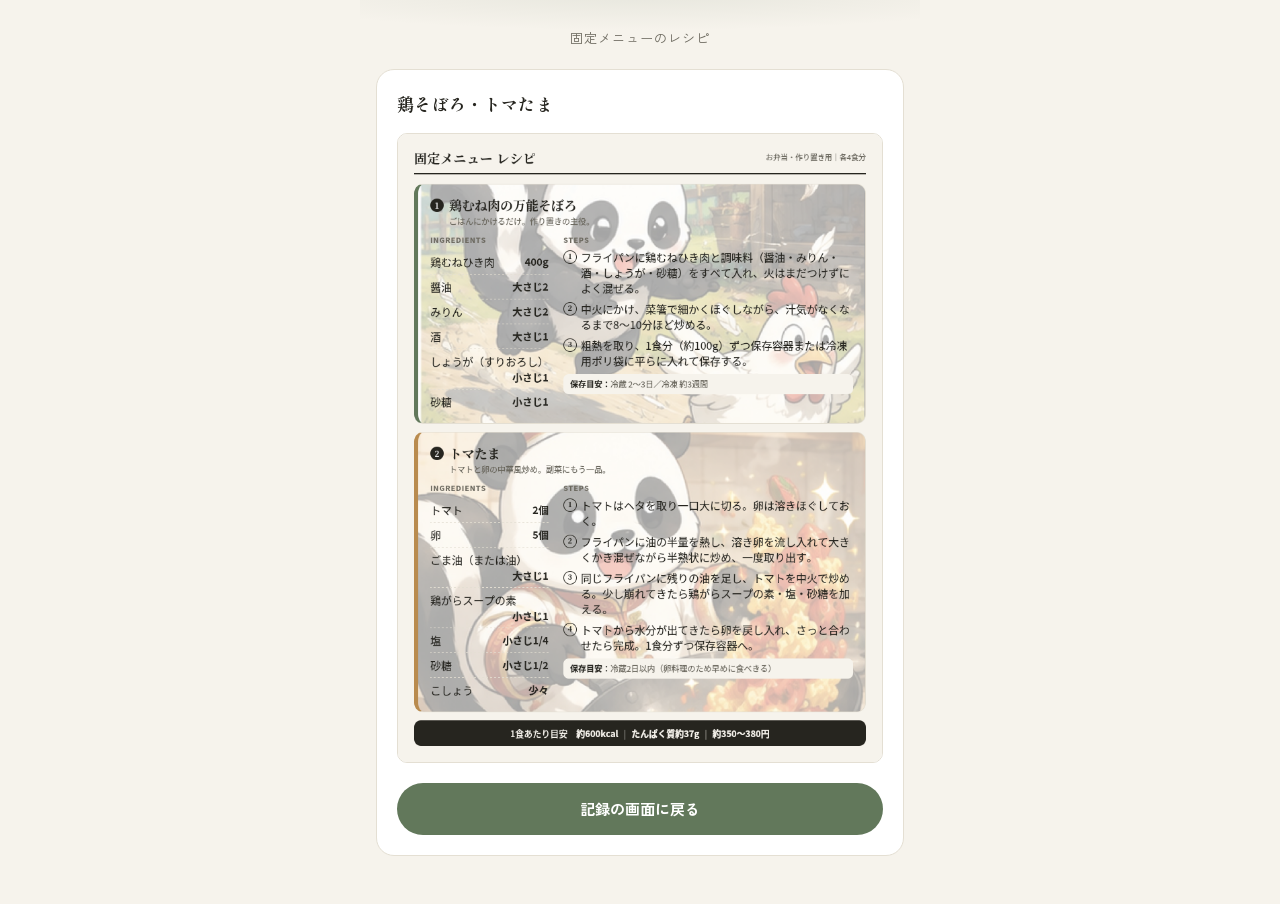
==== recipe.html @ 01e2783a "Add files via upload" ====
<!DOCTYPE html>
<html lang="ja">
<head>
<meta charset="UTF-8">
<meta name="viewport" content="width=device-width, initial-scale=1, viewport-fit=cover">
<title>固定メニューのレシピ｜体重管理</title>
<meta name="theme-color" content="#F6F3EC">
<link rel="icon" href="icons/icon-192.png">
<link rel="preconnect" href="https://fonts.googleapis.com">
<link rel="preconnect" href="https://fonts.gstatic.com" crossorigin>
<link href="https://fonts.googleapis.com/css2?family=Shippori+Mincho:wght@500;700&family=Zen+Kaku+Gothic+New:wght@400;500;700&display=swap" rel="stylesheet">
<link rel="stylesheet" href="style.css">
</head>
<body>

<div class="app">
  <header class="hero" style="padding:28px 24px 20px;">
    <p class="hero__date" style="margin-bottom:0;">固定メニューのレシピ</p>
  </header>

  <main>
    <section class="card recipe-card">
      <h2 class="card__title">鶏そぼろ・トマたま</h2>
      <img class="recipe-card__img" src="recipe.png" alt="鶏そぼろ・トマたまのレシピ">
      <a href="index.html" class="btn btn--primary recipe-card__back">記録の画面に戻る</a>
    </section>
  </main>
</div>

</body>
</html>
---- style.css ----
:root{
  --bg: #F6F3EC;
  --paper: #FFFFFF;
  --ink: #26251F;
  --ink-soft: #6B685E;
  --line: #E4DFD3;

  --sage: #62785B;
  --sage-deep: #4A5C46;
  --clay: #C7BCA6;
  --clay-deep: #9C917A;
  --teal: #3F6E67;
  --ochre: #B98B4E;
  --danger: #A85C4A;

  --display: "Shippori Mincho", serif;
  --body: "Zen Kaku Gothic New", "Hiragino Sans", "Noto Sans JP", sans-serif;

  --radius: 18px;
  --radius-sm: 10px;
}

*{ box-sizing: border-box; }

html{ -webkit-text-size-adjust: 100%; }

body{
  margin:0;
  background: var(--bg);
  color: var(--ink);
  font-family: var(--body);
  line-height: 1.6;
  -webkit-font-smoothing: antialiased;
  padding-bottom: env(safe-area-inset-bottom);
}

.app{
  max-width: 560px;
  margin: 0 auto;
  padding: 0 0 48px;
}

/* ---------- Hero ---------- */
.hero{
  padding: 36px 24px 28px;
  text-align: center;
  background:
    radial-gradient(120% 90% at 50% -10%, rgba(98,120,91,0.10), transparent 60%),
    var(--bg);
}
.hero__date{
  margin: 0 0 10px;
  font-size: 13px;
  letter-spacing: .08em;
  color: var(--ink-soft);
}
.hero__main{
  display:flex;
  flex-direction: column;
  align-items: center;
  gap: 6px;
}
.hero__weight{
  font-family: var(--display);
  display:flex;
  align-items: baseline;
  gap: 6px;
}
.hero__num{
  font-size: 64px;
  font-weight: 700;
  letter-spacing: .01em;
  font-variant-numeric: tabular-nums;
}
.hero__unit{
  font-size: 18px;
  color: var(--ink-soft);
}
.hero__trend{
  display:flex;
  align-items:center;
  gap: 6px;
  font-size: 14px;
  color: var(--ink-soft);
  padding: 4px 12px;
  border-radius: 999px;
  background: var(--paper);
  border: 1px solid var(--line);
}
.hero__trend-arrow{
  font-family: var(--display);
  font-size: 15px;
}
.hero__trend.is-down .hero__trend-arrow{ color: var(--sage-deep); }
.hero__trend.is-up .hero__trend-arrow{ color: var(--danger); }
.hero__sub{
  margin: 10px 0 0;
  font-size: 13px;
  color: var(--ink-soft);
}

/* ---------- Cards ---------- */
main{ padding: 0 16px; display:flex; flex-direction:column; gap: 14px; }

.card{
  background: var(--paper);
  border: 1px solid var(--line);
  border-radius: var(--radius);
  padding: 20px;
}
.card__title{
  font-family: var(--display);
  font-size: 17px;
  font-weight: 700;
  margin: 0 0 16px;
  letter-spacing: .02em;
}

/* ---------- Form ---------- */
.field-row{ display:flex; flex-direction: column; }
.field{ display:flex; flex-direction:column; gap: 6px; margin-bottom: 14px; min-width: 0; max-width: 100%; overflow: hidden; }
.field--memo{ margin-bottom: 16px; }
.field__label{
  font-size: 12.5px;
  color: var(--ink-soft);
  display:flex;
  gap: 6px;
  align-items: baseline;
}
.field__label em{
  font-style: normal;
  font-size: 10.5px;
  color: var(--clay-deep);
  border: 1px solid var(--line);
  padding: 1px 6px;
  border-radius: 999px;
}
.field input[type="number"],
.field input[type="text"]{
  font-family: var(--body);
  font-size: 17px;
  padding: 12px 13px;
  border-radius: var(--radius-sm);
  border: 1px solid var(--line);
  background: var(--bg);
  color: var(--ink);
  width: 100%;
  max-width: 100%;
  min-width: 0;
  box-sizing: border-box;
}
.field input:focus-visible{
  outline: 2px solid var(--sage);
  outline-offset: 1px;
}

/* Native <input type="date"> has an unreliable intrinsic size on Android
   (its internal day/month/year sub-fields can force the control wider or
   shorter than the CSS box). Wrapping it in a sized, overflow-hidden box
   and absolutely-positioning the input inside guarantees the visible box
   always matches the other fields exactly, regardless of the browser. */
.date-input-wrap{
  position: relative;
  display: block;
  width: 100%;
  max-width: 100%;
  height: 52px;
  border-radius: var(--radius-sm);
  border: 1px solid var(--line);
  background: var(--bg);
  overflow: hidden;
}
.date-input-wrap input[type="date"]{
  position: absolute;
  inset: 0;
  width: 100%;
  height: 100%;
  margin: 0;
  border: 0;
  background: transparent;
  padding: 0 13px;
  box-sizing: border-box;
  font-family: var(--body);
  font-size: 16px;
  color: var(--ink);
  -webkit-appearance: none;
  appearance: none;
}
.date-input-wrap input[type="date"]:focus-visible{
  outline: 2px solid var(--sage);
  outline-offset: -2px;
}

.check-row{
  display:flex;
  align-items:center;
  gap: 10px;
  font-size: 13.5px;
  color: var(--ink-soft);
  margin-bottom: 16px;
}
.check-row input{ width: 18px; height: 18px; accent-color: var(--sage); }

.tag-section{ margin-bottom: 2px; }
.tag-section__label{
  font-size: 12.5px;
  color: var(--ink-soft);
  margin: 0 0 8px;
}

.check-row--split{
  display:flex;
  align-items:center;
  justify-content: space-between;
  gap: 10px;
  margin-bottom: 16px;
}
.check-row--split .check-row__main{
  display:flex;
  align-items:center;
  gap: 10px;
  font-size: 13.5px;
  color: var(--ink-soft);
  flex: 1;
  min-width: 0;
  cursor: pointer;
}
.check-row--split input{ width: 18px; height: 18px; accent-color: var(--sage); flex-shrink: 0; }
.recipe-btn{
  flex-shrink: 0;
  font-size: 12.5px;
  font-weight: 700;
  padding: 8px 14px;
  border-radius: 999px;
  border: 1px solid var(--line);
  background: var(--bg);
  color: var(--ink);
  text-decoration: none;
  white-space: nowrap;
}
.recipe-btn:active{ background: var(--sage); color: #fff; border-color: var(--sage); }

.btn{
  font-family: var(--body);
  font-size: 15px;
  font-weight: 700;
  border-radius: 999px;
  padding: 13px 20px;
  border: 1px solid transparent;
  cursor: pointer;
  width: 100%;
  text-align: center;
}
.btn--primary{ background: var(--sage); color: #fff; }
.btn--primary:active{ background: var(--sage-deep); }
.btn--ghost{
  background: transparent;
  border-color: var(--line);
  color: var(--ink);
  width: auto;
}
.btn--text{
  background: transparent;
  border: none;
  color: var(--ink-soft);
  width: auto;
  font-weight: 500;
  text-decoration: underline;
}
.btn--file{ display:inline-flex; align-items:center; }
.entry-card__hint{
  margin: 10px 0 0;
  font-size: 12.5px;
  color: var(--ochre);
  text-align: center;
}

/* ---------- Flow chart ---------- */
.flow-card__head{
  display:flex;
  align-items:center;
  justify-content: space-between;
  margin-bottom: 12px;
}
.flow-card__head .card__title{ margin-bottom: 0; }

.flow-card__controls{
  display:flex;
  flex-wrap: wrap;
  align-items:center;
  justify-content: space-between;
  gap: 8px;
  margin-bottom: 6px;
}
.segmented{ display:flex; gap: 4px; flex-wrap: wrap; }
.segmented__btn{
  font-family: var(--body);
  font-size: 13.5px;
  font-weight: 500;
  padding: 9px 14px;
  border-radius: 999px;
  border: 1px solid var(--line);
  background: transparent;
  color: var(--ink-soft);
  cursor: pointer;
  line-height: 1.2;
}
.segmented__btn.is-active{ background: var(--ink); color:#fff; border-color: var(--ink); font-weight: 700; }

.flow-chart__hint{
  margin: 0 0 8px;
  font-size: 12px;
  color: var(--clay-deep);
}

.flow-chart{
  margin-top: 4px;
  min-height: 260px;
  display:flex;
  align-items:stretch;
}
.flow-chart__yaxis{
  flex: 0 0 auto;
  display:block;
  height: auto;
}
.flow-chart__scroll{
  flex: 1 1 auto;
  min-width: 0;
  overflow-x: auto;
  overflow-y: hidden;
  -webkit-overflow-scrolling: touch;
  scrollbar-width: thin;
}
.flow-chart__plot{ display:block; height: auto; }
.flow-chart__empty{
  color: var(--ink-soft);
  font-size: 14px;
  text-align:center;
  padding: 30px 10px;
  margin: 0;
  width: 100%;
}

.flow-legend{
  display:flex;
  gap: 16px;
  flex-wrap: wrap;
  margin-top: 14px;
  font-size: 12.5px;
  color: var(--ink-soft);
}
.flow-legend span{ display:flex; align-items:center; gap: 6px; }
.dot{ width: 9px; height: 9px; border-radius: 50%; display:inline-block; }
.dot--clay{ background: var(--clay-deep); }
.dot--sage{ background: var(--sage); }
.dot--teal{ background: var(--teal); }

/* ---------- Stats ---------- */
.stat-grid{
  display:grid;
  grid-template-columns: 1fr 1fr;
  gap: 10px;
}
.stat-box{
  background: var(--paper);
  border: 1px solid var(--line);
  border-radius: var(--radius-sm);
  padding: 14px 16px;
}
.stat-box__label{
  margin:0 0 4px;
  font-size: 11.5px;
  color: var(--ink-soft);
}
.stat-box__value{
  margin:0;
  font-family: var(--display);
  font-size: 20px;
  font-weight: 700;
  font-variant-numeric: tabular-nums;
}

/* ---------- Disclosure ---------- */
.disclosure{
  width: 100%;
  text-align: left;
  background: none;
  border: none;
  padding: 0;
  font-family: var(--display);
  font-size: 16px;
  font-weight: 700;
  color: var(--ink);
  cursor: pointer;
  display:flex;
  justify-content: space-between;
  align-items:center;
}
.disclosure::after{
  content: "＋";
  font-family: var(--body);
  font-weight: 400;
  color: var(--ink-soft);
  transition: transform .15s ease;
}
.disclosure[aria-expanded="true"]::after{ content: "－"; }
.disclosure__body{ margin-top: 16px; }

/* ---------- History ---------- */
.history-list{ display:flex; flex-direction:column; gap: 2px; }
.history-row{
  display:grid;
  grid-template-columns: 70px 1fr auto auto;
  align-items:center;
  gap: 8px;
  padding: 8px 0;
  border-bottom: 1px solid var(--line);
  font-size: 13.5px;
}
.history-row:last-child{ border-bottom: none; }
.history-row__date{ color: var(--ink-soft); }
.history-row__weight{ font-variant-numeric: tabular-nums; font-weight: 700; min-width: 0; overflow-wrap: break-word; }
.history-row__tags{ display:flex; gap:4px; }
.history-row__tags i{ width:6px; height:6px; border-radius:50%; display:inline-block; }
.history-row__del{
  background:none; border:none; color: var(--ink-soft);
  font-size: 12.5px; cursor:pointer; text-decoration: underline;
  padding: 10px 4px 10px 14px;
  min-height: 44px;
  min-width: 44px;
  display:flex;
  align-items:center;
  justify-content:flex-end;
}
.history-row__del:active{ color: var(--danger); }

/* ---------- Backup ---------- */
.backup-card__note{ font-size: 13px; color: var(--ink-soft); margin: 0 0 14px; }
.backup-actions{ display:flex; gap: 10px; flex-wrap: wrap; }

/* ---------- Toast ---------- */
.toast{
  position: fixed;
  left: 50%;
  bottom: 28px;
  transform: translate(-50%, 12px);
  background: var(--ink);
  color: #fff;
  padding: 12px 20px;
  border-radius: 999px;
  font-size: 13.5px;
  display:flex;
  align-items:center;
  gap: 8px;
  opacity: 0;
  pointer-events: none;
  transition: opacity .25s ease, transform .25s ease;
  z-index: 50;
  box-shadow: 0 8px 24px rgba(0,0,0,0.18);
}
.toast.is-visible{
  opacity: 1;
  transform: translate(-50%, 0);
}
.toast__check{
  width: 16px; height: 16px;
  border-radius: 50%;
  background: var(--sage);
  flex-shrink:0;
  display:flex;
  align-items:center;
  justify-content:center;
  font-size: 11px;
}

/* ---------- Recipe page ---------- */
.recipe-card__img{
  display:block;
  width: 100%;
  height: auto;
  border-radius: var(--radius-sm);
  border: 1px solid var(--line);
}
.recipe-card__back{
  display:block;
  margin-top: 20px;
  text-decoration: none;
}

/* ---------- Footer ---------- */
.app-footer{
  text-align:center;
  padding: 28px 20px 0;
  font-size: 12px;
  color: var(--clay-deep);
}

@media (max-width: 380px){
  .hero__num{ font-size: 54px; }
}
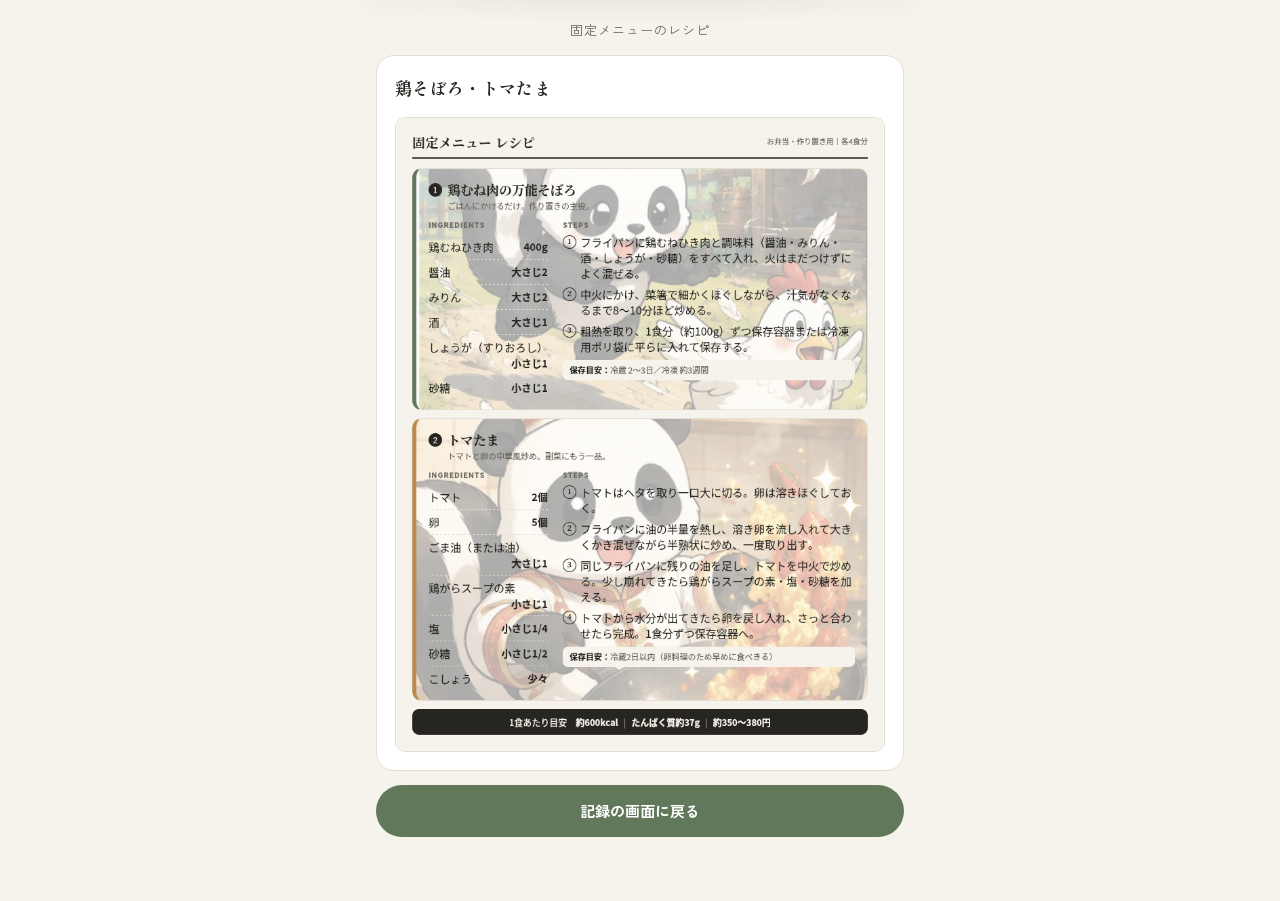
==== commit af54a831: "Add files via upload" ====
--- a/recipe.html
+++ b/recipe.html
@@ -11,19 +11,19 @@
 <link href="https://fonts.googleapis.com/css2?family=Shippori+Mincho:wght@500;700&family=Zen+Kaku+Gothic+New:wght@400;500;700&display=swap" rel="stylesheet">
 <link rel="stylesheet" href="style.css">
 </head>
-<body>
+<body class="recipe-body">
 
-<div class="app">
-  <header class="hero" style="padding:28px 24px 20px;">
+<div class="app recipe-app">
+  <header class="hero recipe-hero">
     <p class="hero__date" style="margin-bottom:0;">固定メニューのレシピ</p>
   </header>
 
-  <main>
+  <main class="recipe-main">
     <section class="card recipe-card">
       <h2 class="card__title">鶏そぼろ・トマたま</h2>
       <img class="recipe-card__img" src="recipe.png" alt="鶏そぼろ・トマたまのレシピ">
-      <a href="index.html" class="btn btn--primary recipe-card__back">記録の画面に戻る</a>
     </section>
+    <a href="index.html" class="btn btn--primary recipe-back-btn">記録の画面に戻る</a>
   </main>
 </div>
 
--- a/style.css
+++ b/style.css
@@ -434,6 +434,14 @@
   justify-content:flex-end;
 }
 .history-row__del:active{ color: var(--danger); }
+.history-row__memo{
+  grid-column: 1 / -1;
+  margin: 0;
+  font-size: 12.5px;
+  color: var(--ink-soft);
+  overflow-wrap: break-word;
+  white-space: pre-wrap;
+}
 
 /* ---------- Backup ---------- */
 .backup-card__note{ font-size: 13px; color: var(--ink-soft); margin: 0 0 14px; }
@@ -475,16 +483,44 @@
 }
 
 /* ---------- Recipe page ---------- */
+.recipe-body{ height: 100%; }
+.recipe-app{
+  min-height: 100vh;
+  min-height: 100dvh;
+  display: flex;
+  flex-direction: column;
+}
+.recipe-hero{ padding: 20px 24px 14px; flex: 0 0 auto; }
+.recipe-main{
+  flex: 1 1 auto;
+  min-height: 0;
+  display: flex;
+  flex-direction: column;
+  gap: 14px;
+  padding: 0 16px 16px;
+  padding-bottom: calc(16px + env(safe-area-inset-bottom));
+}
+.recipe-card{
+  flex: 1 1 auto;
+  min-height: 0;
+  display: flex;
+  flex-direction: column;
+  padding: 18px;
+}
+.recipe-card .card__title{ flex: 0 0 auto; }
 .recipe-card__img{
   display:block;
   width: 100%;
-  height: auto;
+  flex: 1 1 auto;
+  min-height: 0;
+  height: 100%;
+  object-fit: contain;
   border-radius: var(--radius-sm);
   border: 1px solid var(--line);
 }
-.recipe-card__back{
+.recipe-back-btn{
+  flex: 0 0 auto;
   display:block;
-  margin-top: 20px;
   text-decoration: none;
 }
 
